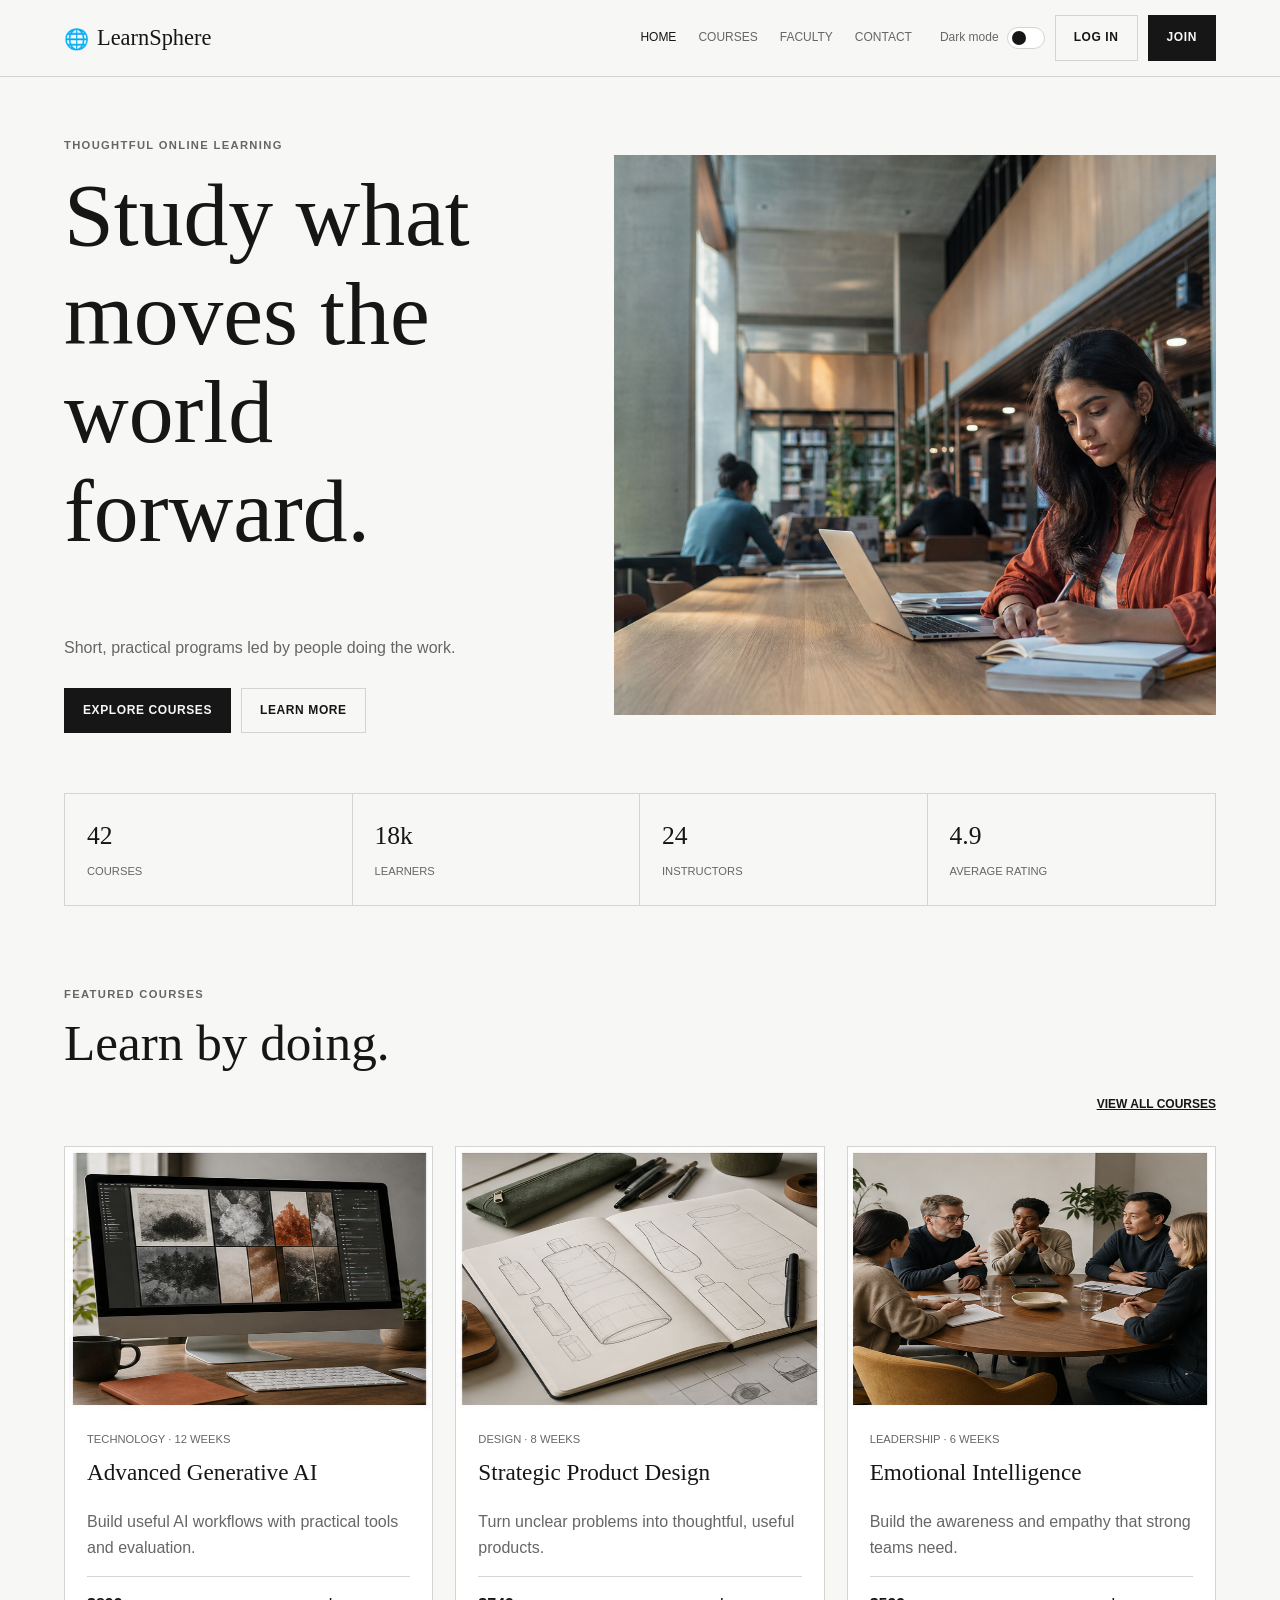
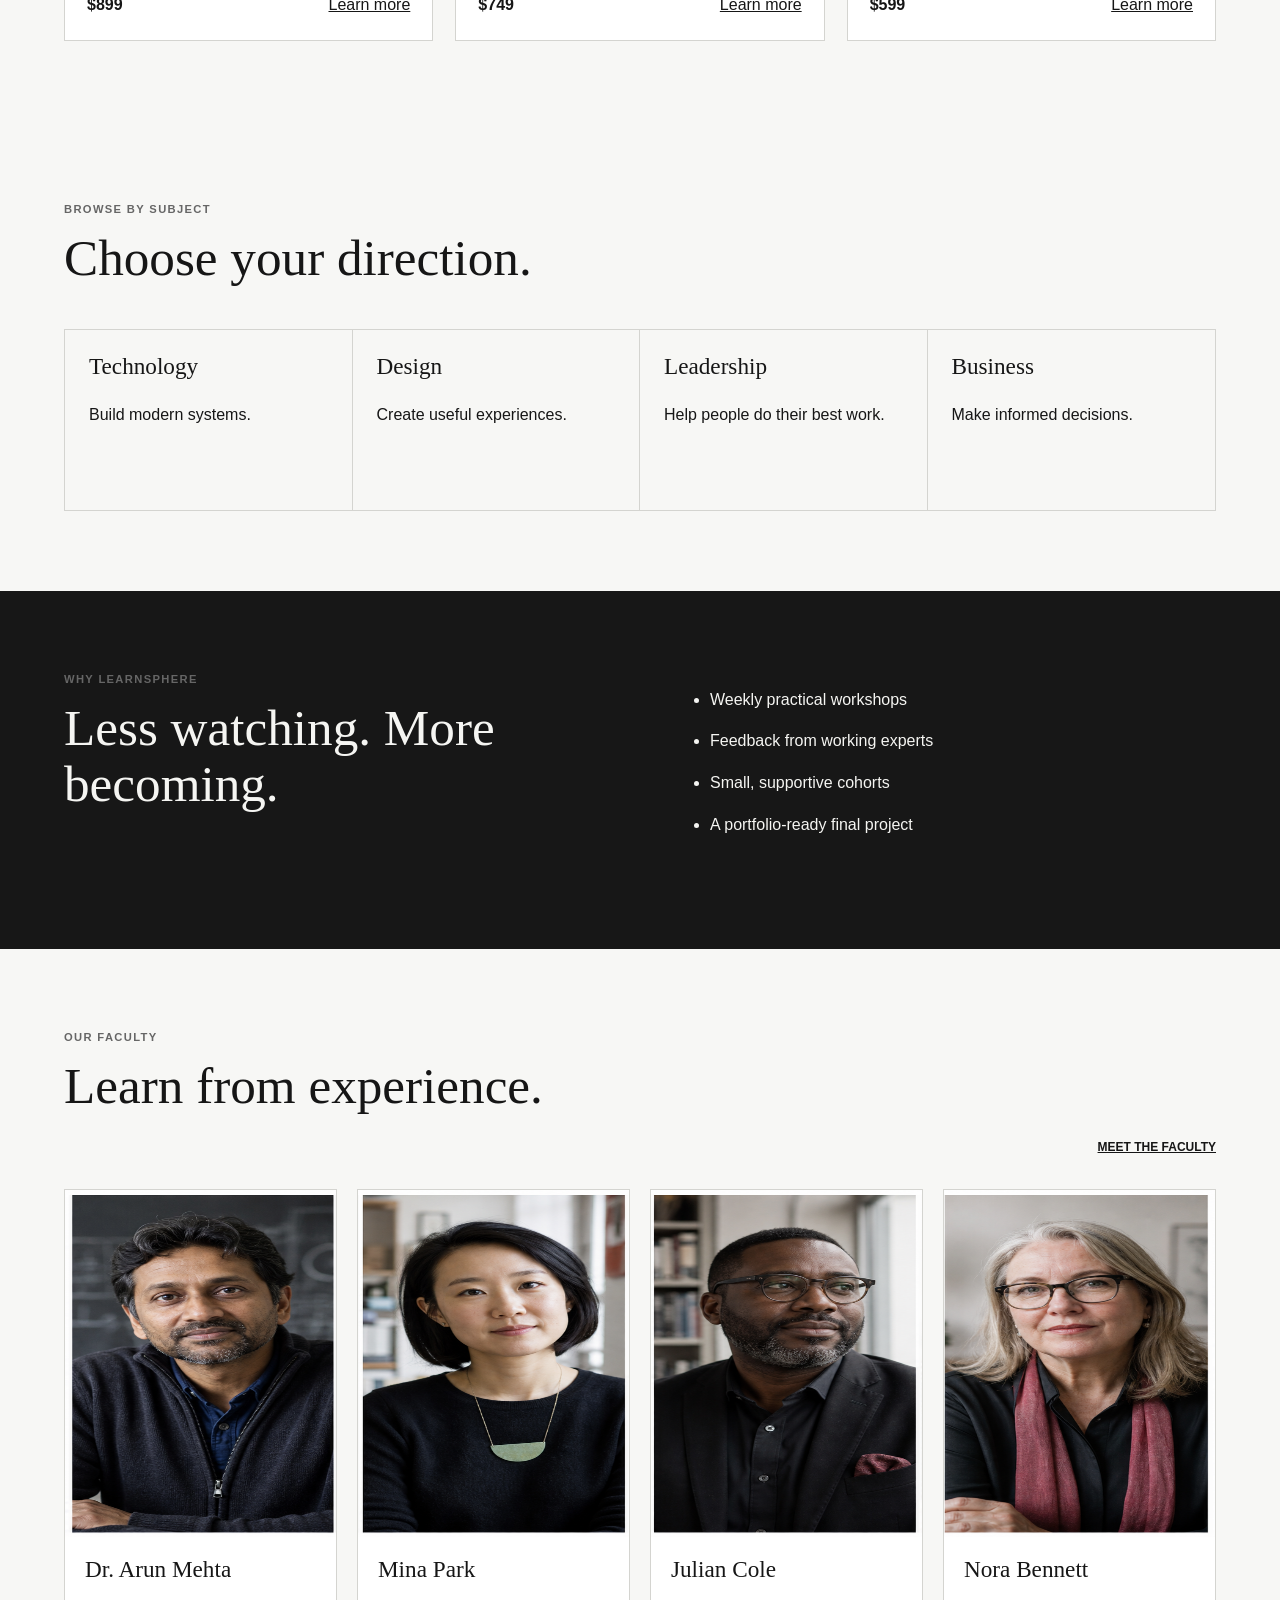
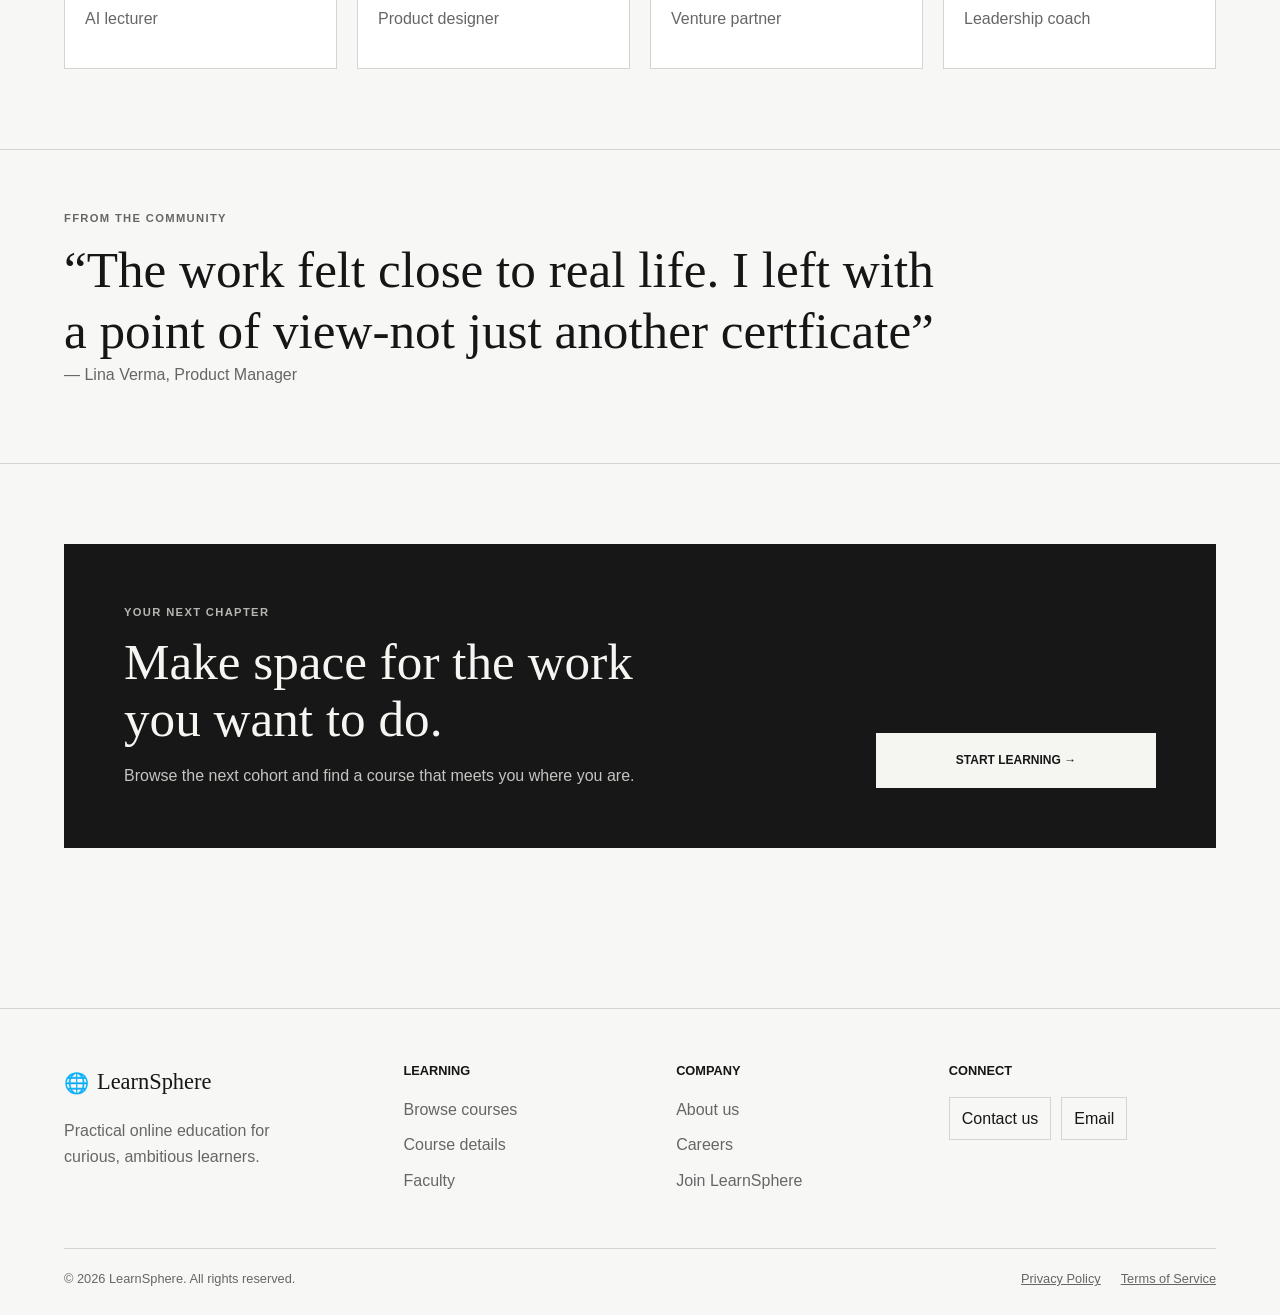
==== LearnSphere/Htmls/index.html @ 8e84b00a "Add HTML and CSS files" ====
<!DOCTYPE html>
<html lang="en">
<head>
  <meta charset="UTF-8">
  <meta name="viewport" content="width=device-width, initial-scale=1.0">
  <meta name="description" content="LearnSphere online learning platform">
  <title>LearnSphere</title>
  <link rel="stylesheet" href="../Csss/index.css">
</head>
<body>
  <input class="theme-toggle" type="checkbox" id="theme-toggle">

  <div class="page-loader" role="status" aria-label="Loading LearnSphere">
    <div class="page-loader-spinner"></div>
    <p>Loading LearnSphere...</p>
  </div>

  <div class="site">
    <header class="site-header">
      <div class="container nav-row">
        <a class="brand" href="index.html">LearnSphere</a>
        <nav class="main-nav">
          <a class="active" href="index.html">Home</a>
          <a href="courses.html">Courses</a>
          <a href="instructors.html">Faculty</a>
          <a href="contact.html">Contact</a>
        </nav>
        <div class="header-actions">
          <label class="theme-switch" for="theme-toggle">Dark mode</label>
          <a class="button secondary" href="login.html">Log in</a>
          <a class="button" href="signup.html">Join</a>
        </div>
      </div>
    </header>

    <main>
      <section class="hero">
        <div class="container hero-grid">
          <div class="hero-copy">
            <p class="eyebrow">Thoughtful online learning</p>
            <h1>Study what moves the world forward.</h1>
            <p>Short, practical programs led by people doing the work.</p>
            <div class="hero-buttons">
              <a class="button" href="courses.html">Explore courses</a>
              <a class="button secondary" href="#benefits">Learn more</a>
            </div>
          </div>
          <img class="hero-image" src="images/hero.png"
               alt="Student studying in a university library">
        </div>
      </section>

      <section class="container stats" aria-label="LearnSphere statistics">
        <div class="stat"><strong>42</strong><span>Courses</span></div>
        <div class="stat"><strong>18k</strong><span>Learners</span></div>
        <div class="stat"><strong>24</strong><span>Instructors</span></div>
        <div class="stat"><strong>4.9</strong><span>Average rating</span></div>
      </section>

      <section class="section">
        <div class="container">
          <div class="section-heading">
            <div><p class="eyebrow">Featured courses</p><h2>Learn by doing.</h2></div>
            <a class="text-link" href="courses.html">View all courses</a>
          </div>
          <div class="course-grid">
            <article class="course-card">
              <div class="course-image image-ai" role="img" aria-label="AI workstation"></div>
              <div class="course-content">
                <p class="course-meta">Technology · 12 weeks</p>
                <h3>Advanced Generative AI</h3>
                <p>Build useful AI workflows with practical tools and evaluation.</p>
                <div class="course-bottom"><strong>$899</strong><a href="course-details.html">Learn more</a></div>
              </div>
            </article>
            <article class="course-card">
              <div class="course-image image-design" role="img" aria-label="Design sketchbook"></div>
              <div class="course-content">
                <p class="course-meta">Design · 8 weeks</p>
                <h3>Strategic Product Design</h3>
                <p>Turn unclear problems into thoughtful, useful products.</p>
                <div class="course-bottom"><strong>$749</strong><a href="course-details.html">Learn more</a></div>
              </div>
            </article>
            <article class="course-card">
              <div class="course-image image-leadership" role="img" aria-label="Leadership discussion"></div>
              <div class="course-content">
                <p class="course-meta">Leadership · 6 weeks</p>
                <h3>Emotional Intelligence</h3>
                <p>Build the awareness and empathy that strong teams need.</p>
                <div class="course-bottom"><strong>$599</strong><a href="course-details.html">Learn more</a></div>
              </div>
            </article>
          </div>
        </div>
      </section>

      <section class="section">
        <div class="container">
          <p class="eyebrow">Browse by subject</p>
          <h2>Choose your direction.</h2>
          <div class="category-grid">
            <article class="category"><h3>Technology</h3><p>Build modern systems.</p></article>
            <article class="category"><h3>Design</h3><p>Create useful experiences.</p></article>
            <article class="category"><h3>Leadership</h3><p>Help people do their best work.</p></article>
            <article class="category"><h3>Business</h3><p>Make informed decisions.</p></article>
          </div>
        </div>
      </section>

      <section id="benefits" class="section benefits">
        <div class="container benefit-grid">
          <div><p class="eyebrow">Why LearnSphere</p><h2>Less watching. More becoming.</h2></div>
          <ul class="benefit-list">
            <li>Weekly practical workshops</li>
            <li>Feedback from working experts</li>
            <li>Small, supportive cohorts</li>
            <li>A portfolio-ready final project</li>
          </ul>
        </div>
      </section>

      <section class="section">
        <div class="container">
          <div class="section-heading">
            <div><p class="eyebrow">Our faculty</p><h2>Learn from experience.</h2></div>
            <a class="text-link" href="instructors.html">Meet the faculty</a>
          </div>
          <div class="instructor-grid">
            <article class="instructor-card"><div class="portrait portrait-1" role="img" aria-label="Dr. Arun Mehta"></div><div class="instructor-info"><h3>Dr. Arun Mehta</h3><p>AI lecturer</p></div></article>
            <article class="instructor-card"><div class="portrait portrait-2" role="img" aria-label="Mina Park"></div><div class="instructor-info"><h3>Mina Park</h3><p>Product designer</p></div></article>
            <article class="instructor-card"><div class="portrait portrait-3" role="img" aria-label="Julian Cole"></div><div class="instructor-info"><h3>Julian Cole</h3><p>Venture partner</p></div></article>
            <article class="instructor-card"><div class="portrait portrait-4" role="img" aria-label="Nora Bennett"></div><div class="instructor-info"><h3>Nora Bennett</h3><p>Leadership coach</p></div></article>
          </div>
        </div>
      </section>

      <section class="testimonial">
        <div class="container">
          <p class="eyebrow">FFROM THE COMMUNITY</p>
          <blockquote>“The work felt close to real life. I left with a point of view-not just another certficate”</blockquote>
          <p class="muted">— Lina Verma, Product Manager</p>
        </div>
      </section>

      <section class="section">
        <div class="container cta home-cta">
          <div>
            <p class="cta-label">Your next chapter</p>
            <h2>Make space for the work<br>you want to do.</h2>
            <p>Browse the next cohort and find a course that meets you where you are.</p>
          </div>
          <a class="cta-button" href="signup.html">Start learning →</a>
        </div>
      </section>
    </main>

    <footer class="site-footer">
      <div class="container">
        <div class="footer-grid">
          <div class="footer-about">
            <a class="brand" href="index.html">LearnSphere</a>
            <p>Practical online education for curious, ambitious learners.</p>
          </div>

          <div class="footer-column">
            <h3>Learning</h3>
            <a href="courses.html">Browse courses</a>
            <a href="course-details.html">Course details</a>
            <a href="instructors.html">Faculty</a>
          </div>

          <div class="footer-column">
            <h3>Company</h3>
            <a href="about.html">About us</a>
            <a href="contact.html">Careers</a>
            <a href="signup.html">Join LearnSphere</a>
          </div>

          <div class="footer-column">
            <h3>Connect</h3>
            <div class="connect-links">
              <a href="contact.html">Contact us</a>
              <a href="mailto:hello@learnsphere.edu">Email</a>
            </div>
          </div>
        </div>

        <div class="footer-bottom">
          <span>© 2026 LearnSphere. All rights reserved.</span>
          <div class="legal-links">
            <a href="contact.html">Privacy Policy</a>
            <a href="contact.html">Terms of Service</a>
          </div>
        </div>
      </div>
    </footer>
  </div>

</body>
</html>
---- LearnSphere/Csss/index.css ----
/* Basic setup */
* { box-sizing: border-box; }

body {
  margin: 0;
  font-family: Arial, sans-serif;
  line-height: 1.6;
  background: #f2f2f0;
}

a { color: inherit; }
img { display: block; width: 100%; }

.theme-toggle { position: absolute; opacity: 0; }

.page-loader {
  position: fixed;
  inset: 0;
  z-index: 2000;
  display: grid;
  place-content: center;
  gap: 14px;
  padding: 24px;
  color: #171717;
  background: #ffffff;
  animation: page-loader-hide .35s ease 1s forwards;
}

.page-loader-spinner {
  width: 64px;
  height: 64px;
  margin: auto;
  border: 6px solid #e1e1e1;
  border-top-color: #2388ff;
  border-radius: 50%;
  animation: page-loader-spin .9s linear infinite;
}

.page-loader p {
  margin: 0;
  font-family: Georgia, serif;
  font-size: 1rem;
  text-align: center;
}

@keyframes page-loader-spin {
  to { transform: rotate(360deg); }
}

@keyframes page-loader-hide {
  to {
    opacity: 0;
    visibility: hidden;
    pointer-events: none;
  }
}

.site {
  --background: #f7f7f5;
  --card: #ffffff;
  --text: #161616;
  --muted: #666666;
  --border: #d4d4d0;
  min-height: 100vh;
  color: var(--text);
  background: var(--background);
}

/* CSS-only dark mode */
.theme-toggle:checked + .site {
  --background: #121212;
  --card: #1d1d1d;
  --text: #f4f4f0;
  --muted: #b7b7b2;
  --border: #3b3b38;
}

.container { width: 90%; max-width: 1180px; margin: auto; }

h1, h2, h3 {
  margin-top: 0;
  font-family: Georgia, serif;
  font-weight: normal;
  line-height: 1.1;
}

h1 { font-size: clamp(3rem, 7vw, 6rem); }
h2 { font-size: clamp(2rem, 4vw, 3.5rem); }
h3 { font-size: 1.45rem; }
p { margin-top: 0; }

.eyebrow {
  color: var(--muted);
  font-size: .7rem;
  font-weight: bold;
  letter-spacing: .12em;
  text-transform: uppercase;
}

.muted { color: var(--muted); }

/* Header */
.site-header {
  position: sticky;
  top: 0;
  z-index: 1000;
  background: var(--background);
  border-bottom: 1px solid var(--border);
}

.nav-row {
  min-height: 76px;
  display: flex;
  align-items: center;
  gap: 28px;
}

.brand {
  font-family: Georgia, serif;
  font-size: 1.4rem;
  text-decoration: none;
}

.brand::before {
  content: "🌐";
  margin-right: 8px;
  font-size: .9em;
  vertical-align: -.05em;
}

.main-nav {
  display: flex;
  gap: 22px;
  margin-left: auto;
}

.main-nav a {
  color: var(--muted);
  font-size: .75rem;
  text-decoration: none;
  text-transform: uppercase;
}

.main-nav a:hover, .main-nav .active { color: var(--text); }

.header-actions { display: flex; align-items: center; gap: 10px; }

.theme-switch {
  position: relative;
  padding-right: 46px;
  cursor: pointer;
  color: var(--muted);
  font-size: .75rem;
}

.theme-switch::before {
  content: "";
  position: absolute;
  top: 50%;
  right: 0;
  width: 36px;
  height: 20px;
  background: var(--card);
  border: 1px solid var(--border);
  border-radius: 20px;
  transform: translateY(-50%);
}

.theme-switch::after {
  content: "";
  position: absolute;
  top: 50%;
  right: 19px;
  width: 14px;
  height: 14px;
  background: var(--text);
  border-radius: 50%;
  transform: translateY(-50%);
  transition: right .2s;
}

.theme-toggle:checked + .site .theme-switch::after {
  right: 3px;
}

/* Reusable elements */
.button {
  display: inline-block;
  padding: 12px 18px;
  border: 1px solid var(--text);
  color: var(--background);
  background: var(--text);
  font-size: .75rem;
  font-weight: bold;
  letter-spacing: .05em;
  text-decoration: none;
  text-transform: uppercase;
}

.button.secondary {
  color: var(--text);
  background: transparent;
  border-color: var(--border);
}

.button:hover { opacity: .8; }
.text-link { font-size: .75rem; font-weight: bold; text-transform: uppercase; }
.section { padding: 80px 0; }

.section-heading {
  margin-bottom: 32px;
  display: flex;
  justify-content: space-between;
  align-items: end;
  gap: 30px;
}

.section-heading p { max-width: 440px; color: var(--muted); }

/* Home page */
.hero { padding: 60px 0; }

.hero-grid {
  display: grid;
  grid-template-columns: 1fr 1.2fr;
  gap: 48px;
  align-items: center;
}

.hero-copy p:not(.eyebrow) {
  max-width: 500px;
  margin-bottom: 28px;
  color: var(--muted);
}

.hero-buttons { display: flex; gap: 10px; flex-wrap: wrap; }
.hero-image { height: 560px; object-fit: cover; }

.stats {
  display: grid;
  grid-template-columns: repeat(4, 1fr);
  border: 1px solid var(--border);
}

.stat { padding: 22px; border-right: 1px solid var(--border); }
.stat:last-child { border-right: 0; }
.stat strong { display: block; font-family: Georgia, serif; font-size: 1.6rem; font-weight: normal; }
.stat span { color: var(--muted); font-size: .7rem; text-transform: uppercase; }

.category-grid {
  display: grid;
  grid-template-columns: repeat(4, 1fr);
  border: 1px solid var(--border);
}

.category { min-height: 180px; padding: 24px; border-right: 1px solid var(--border); }
.category:last-child { border-right: 0; }

.benefits { color: #f5f5f2; background: #171717; }
.benefit-grid { display: grid; grid-template-columns: 1fr 1fr; gap: 60px; }
.benefit-list li { margin-bottom: 16px; }

.testimonial { padding: 60px 0; border-block: 1px solid var(--border); }
.testimonial blockquote {
  max-width: 900px;
  margin: 0;
  font-family: Georgia, serif;
  font-size: clamp(2rem, 4vw, 3.5rem);
  line-height: 1.2;
}

.cta { padding: 45px; color: #f5f5f2; background: #171717; }

.home-cta {
  display: grid;
  grid-template-columns: 1fr 280px;
  align-items: end;
  gap: 50px;
  padding: 60px;
}

.home-cta h2 {
  margin-bottom: 16px;
}

.home-cta p {
  margin-bottom: 0;
  color: #c4c4c0;
}

.home-cta .cta-label {
  margin-bottom: 12px;
  color: #b6b6b2;
  font-size: .7rem;
  font-weight: bold;
  letter-spacing: .12em;
  text-transform: uppercase;
}

.cta-button {
  padding: 18px 24px;
  color: #171717;
  background: #f5f5f2;
  font-size: .75rem;
  font-weight: bold;
  text-align: center;
  text-decoration: none;
  text-transform: uppercase;
}

.cta-button:hover {
  background: #ddddda;
}

/* Course cards */
.course-grid { display: grid; grid-template-columns: repeat(3, 1fr); gap: 22px; }
.course-card { background: var(--card); border: 1px solid var(--border); }

.course-image {
  aspect-ratio: 1.4;
  background-image: url("../Htmls/images/courses-atlas.png");
  background-size: 300% 200%;
}

.image-ai { background-position: 0 0; }
.image-design { background-position: 50% 0; }
.image-leadership { background-position: 100% 0; }
.image-business { background-position: 0 100%; }
.image-story { background-position: 50% 100%; }
.image-data { background-position: 100% 100%; }

.course-content { padding: 22px; }
.course-meta { color: var(--muted); font-size: .7rem; text-transform: uppercase; }
.course-content p { color: var(--muted); }
.course-bottom { padding-top: 15px; border-top: 1px solid var(--border); display: flex; justify-content: space-between; }

/* Standard page heading */
.page-heading { padding: 65px 0; border-bottom: 1px solid var(--border); }
.page-heading-grid { display: grid; grid-template-columns: 1.2fr .8fr; gap: 40px; align-items: end; }
.page-heading p { color: var(--muted); }

.filters { padding: 22px 0; display: flex; align-items: center; gap: 18px; flex-wrap: wrap; }
.filters a { color: var(--muted); font-size: .7rem; text-decoration: none; text-transform: uppercase; }
.search { margin-left: auto; padding: 10px; color: var(--text); background: var(--card); border: 1px solid var(--border); }

/* Instructor cards */
.instructor-grid { display: grid; grid-template-columns: repeat(4, 1fr); gap: 20px; }
.instructor-card { background: var(--card); border: 1px solid var(--border); }
.portrait { aspect-ratio: .78; background-image: url("../Htmls/images/instructors-atlas.png"); background-size: 400% 100%; }
.portrait-1 { background-position: 0; }
.portrait-2 { background-position: 33.33%; }
.portrait-3 { background-position: 66.66%; }
.portrait-4 { background-position: 100%; }
.instructor-info { padding: 20px; }
.instructor-info p { color: var(--muted); }

/* Course details */
.detail-grid, .two-columns, .contact-grid { display: grid; grid-template-columns: 1fr 1fr; gap: 50px; }
.detail-image { min-height: 520px; background: url("../Htmls/images/courses-atlas.png") 0 0 / 300% 200%; }
.detail-info { align-self: center; }
.facts { margin: 24px 0; padding: 18px 0; border-block: 1px solid var(--border); }
.price { font-family: Georgia, serif; font-size: 2.2rem; }
.simple-list { padding-left: 20px; }
.simple-list li { margin-bottom: 14px; }
.lesson { padding: 15px 0; border-bottom: 1px solid var(--border); display: flex; justify-content: space-between; }

/* Forms */
.contact-details div { margin-bottom: 22px; padding-top: 12px; border-top: 1px solid var(--border); }
.form-card { padding: 35px; background: var(--card); border: 1px solid var(--border); }
.form-row { display: grid; grid-template-columns: 1fr 1fr; gap: 18px; }
.field { margin-bottom: 18px; }
.field label { display: block; margin-bottom: 5px; font-size: .7rem; font-weight: bold; text-transform: uppercase; }
.field input, .field select, .field textarea { width: 100%; padding: 11px; color: var(--text); background: transparent; border: 1px solid var(--border); }
.field textarea { min-height: 110px; }

.auth-layout { min-height: calc(100vh - 76px); display: grid; grid-template-columns: 1fr 1fr; }
.auth-image { background: url("../Htmls/images/hero.png") center / cover; }
.auth-panel { display: grid; place-items: center; padding: 40px; }
.auth-form { width: 100%; max-width: 430px; }
.auth-form .button { width: 100%; text-align: center; }
.form-note { margin: 18px 0; color: var(--muted); font-size: .85rem; }

/* Footer */
.site-footer {
  margin-top: 80px;
  padding: 55px 0 25px;
  border-top: 1px solid var(--border);
}

.footer-grid {
  display: grid;
  grid-template-columns: 1.3fr 1fr 1fr 1.2fr;
  gap: 50px;
}

.footer-about p {
  max-width: 240px;
  margin-top: 18px;
  color: var(--muted);
}

.footer-column h3 {
  margin-bottom: 18px;
  font-family: Arial, sans-serif;
  font-size: .8rem;
  font-weight: bold;
  text-transform: uppercase;
}

.footer-column a {
  display: block;
  width: fit-content;
  margin-bottom: 10px;
  color: var(--muted);
  text-decoration: none;
}

.footer-column a:hover { color: var(--text); }

.connect-links {
  display: flex;
  gap: 10px;
  margin-bottom: 20px;
}

.connect-links a {
  padding: 8px 12px;
  color: var(--text);
  border: 1px solid var(--border);
}

.footer-bottom {
  margin-top: 45px;
  padding-top: 20px;
  border-top: 1px solid var(--border);
  display: flex;
  justify-content: space-between;
  gap: 20px;
  color: var(--muted);
  font-size: .8rem;
}

.legal-links { display: flex; gap: 20px; }
.legal-links a { color: var(--muted); }

/* Responsive layout */
@media (max-width: 900px) {
  .nav-row { flex-wrap: wrap; padding: 15px 0; }
  .main-nav { order: 3; width: 100%; margin: 0; }
  .header-actions { margin-left: auto; }
  .footer-grid { grid-template-columns: 1fr 1fr; }
  .hero-grid, .page-heading-grid, .detail-grid, .two-columns, .contact-grid { grid-template-columns: 1fr; }
  .home-cta { grid-template-columns: 1fr; }
  .course-grid, .instructor-grid { grid-template-columns: repeat(2, 1fr); }
  .category-grid, .stats { grid-template-columns: repeat(2, 1fr); }
}

@media (max-width: 600px) {
  .main-nav { gap: 12px; overflow-x: auto; }
  .header-actions .button { display: none; }
  .hero-image { height: 380px; }
  .course-grid, .instructor-grid, .category-grid, .stats, .benefit-grid, .form-row, .auth-layout { grid-template-columns: 1fr; }
  .category, .stat { border-right: 0; border-bottom: 1px solid var(--border); }
  .search { width: 100%; margin-left: 0; }
  .detail-image { min-height: 340px; }
  .auth-image { display: none; }
  .section-heading { display: block; }
  .footer-grid { grid-template-columns: 1fr; }
  .footer-bottom { display: block; }
  .legal-links { margin-top: 10px; }
  .home-cta { padding: 32px 24px; }
}
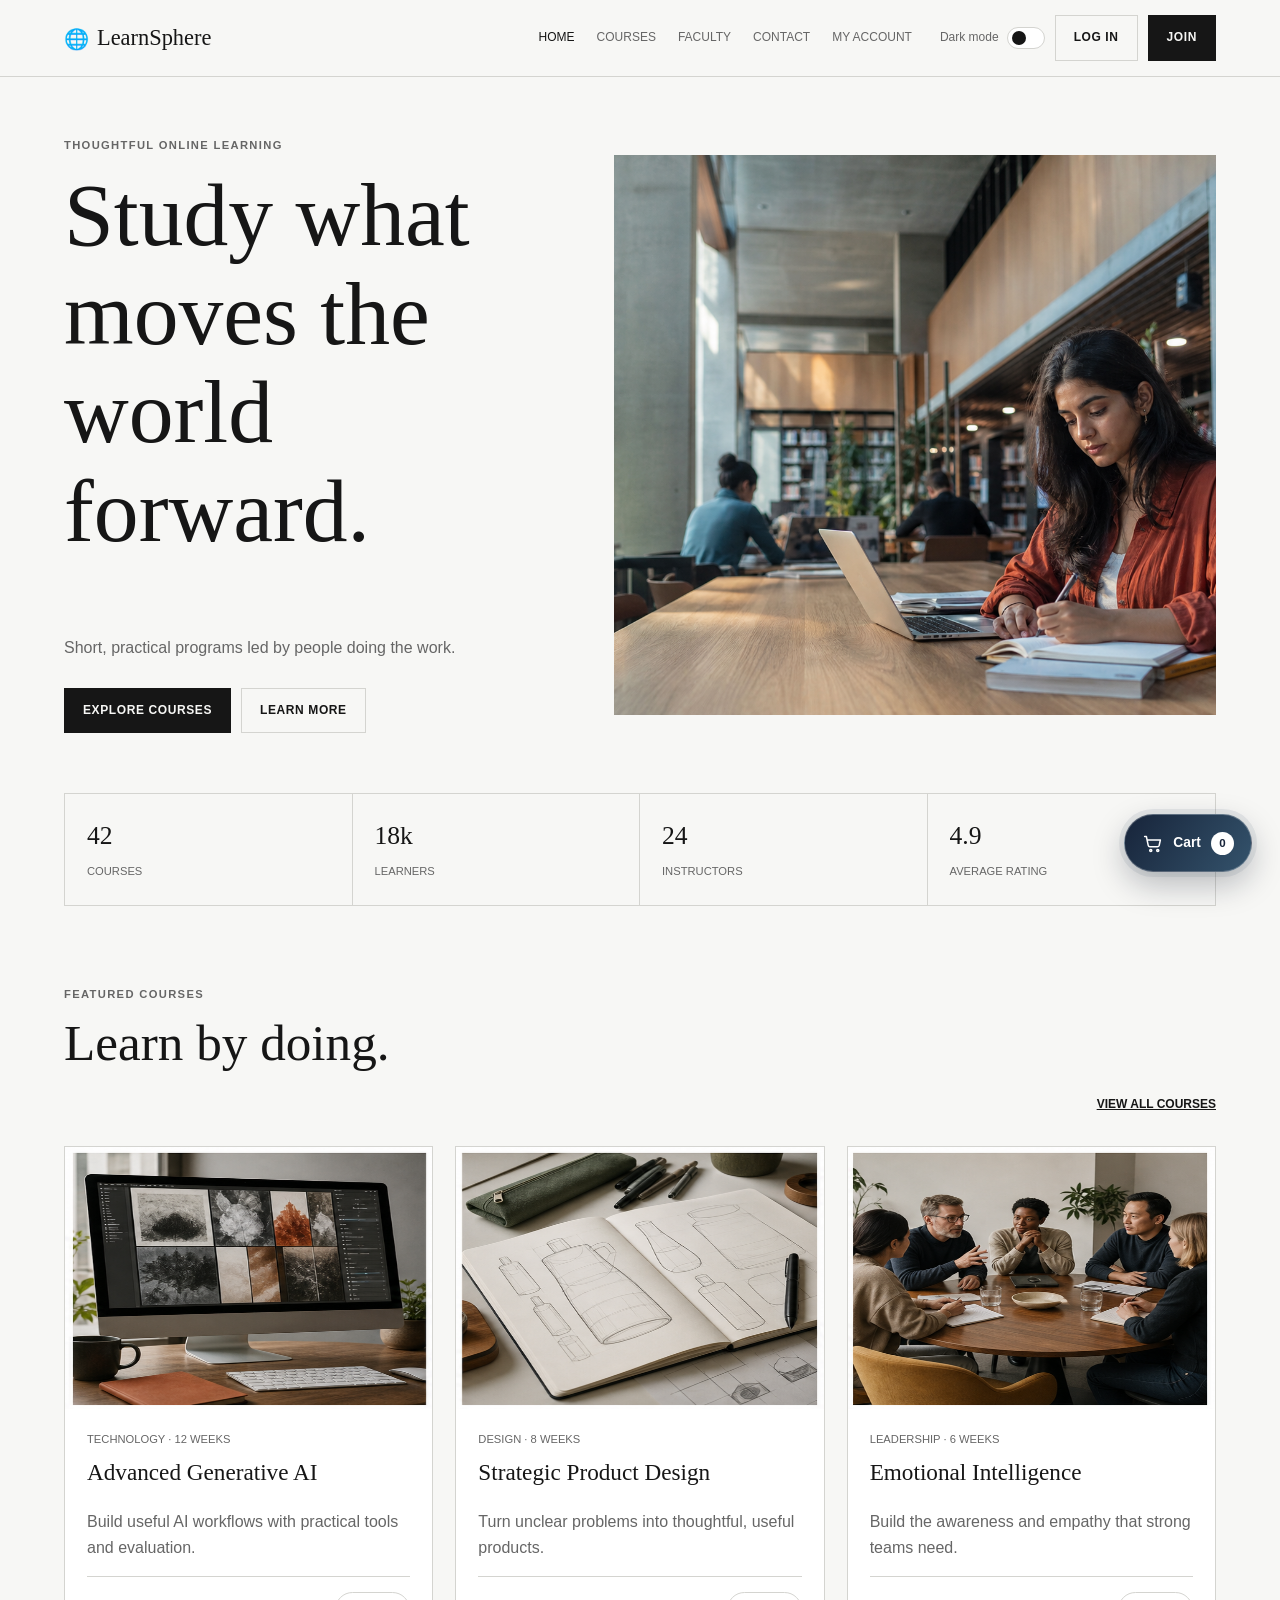
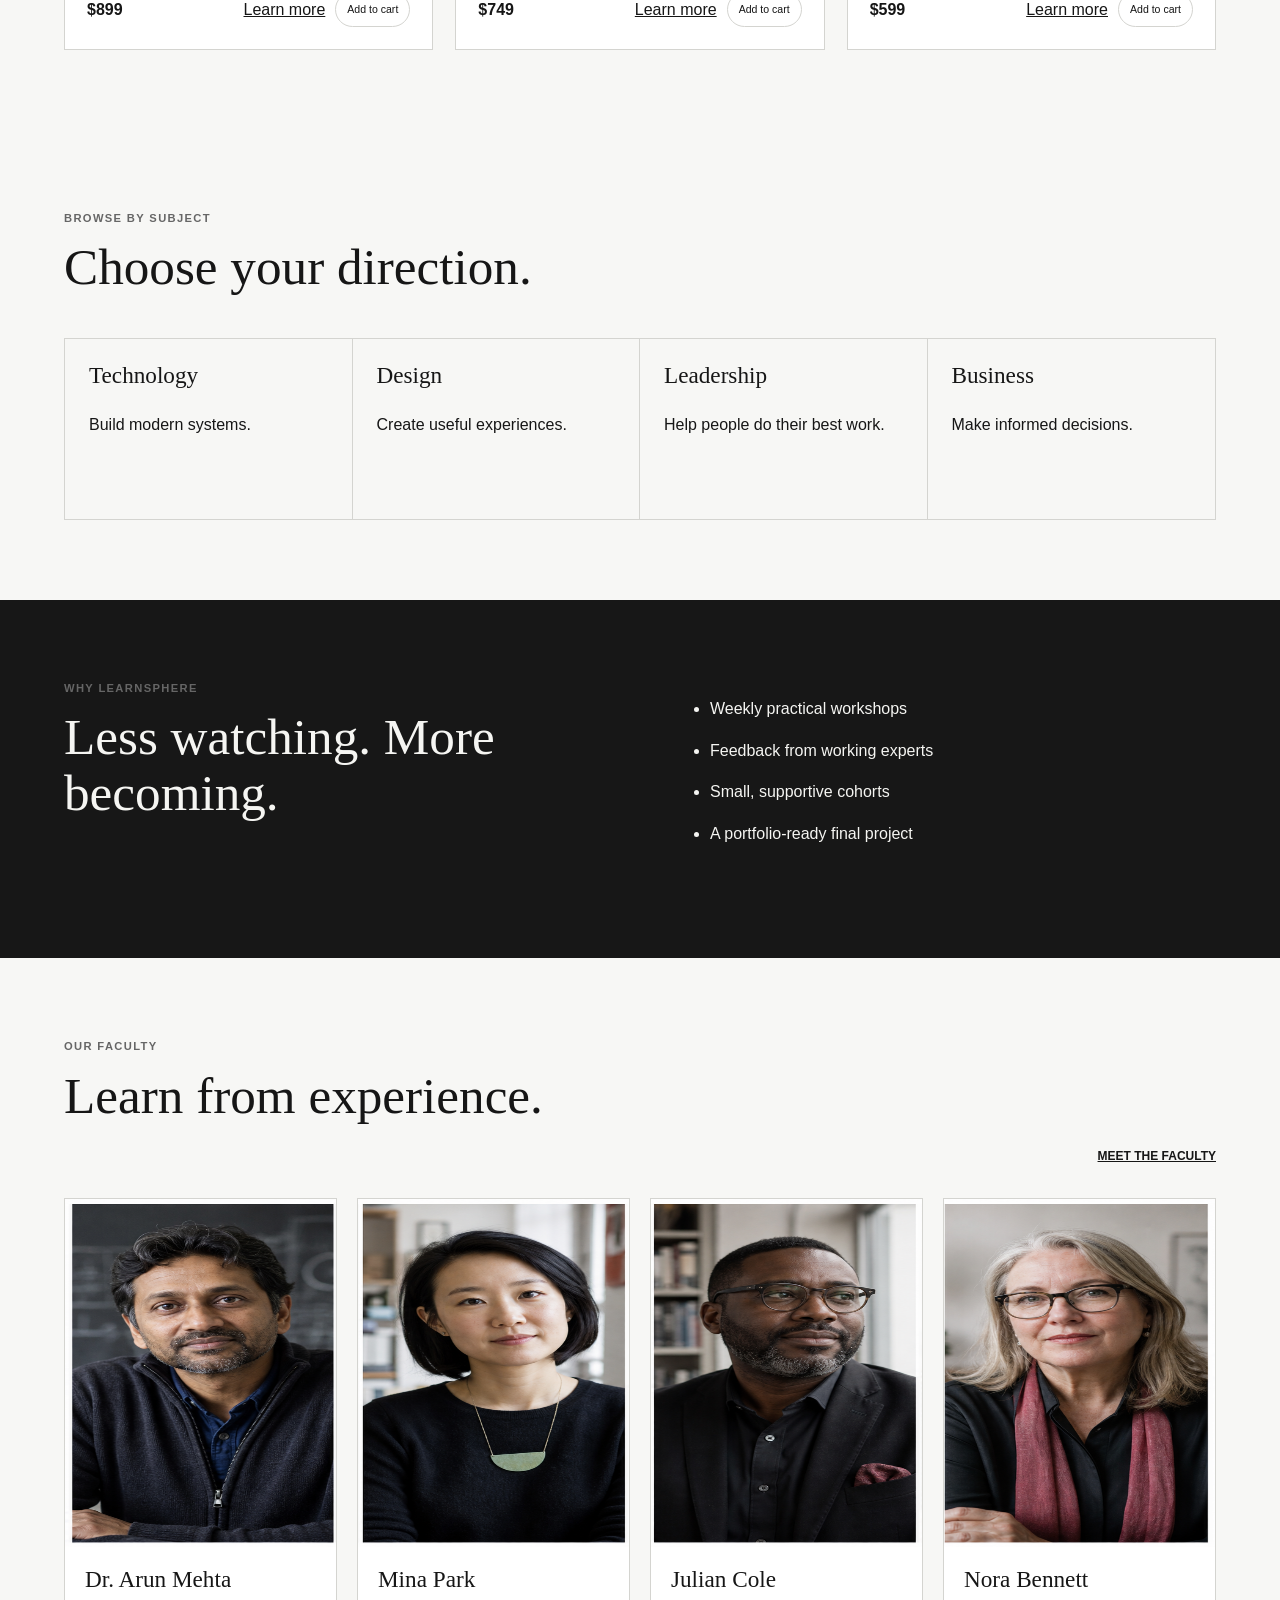
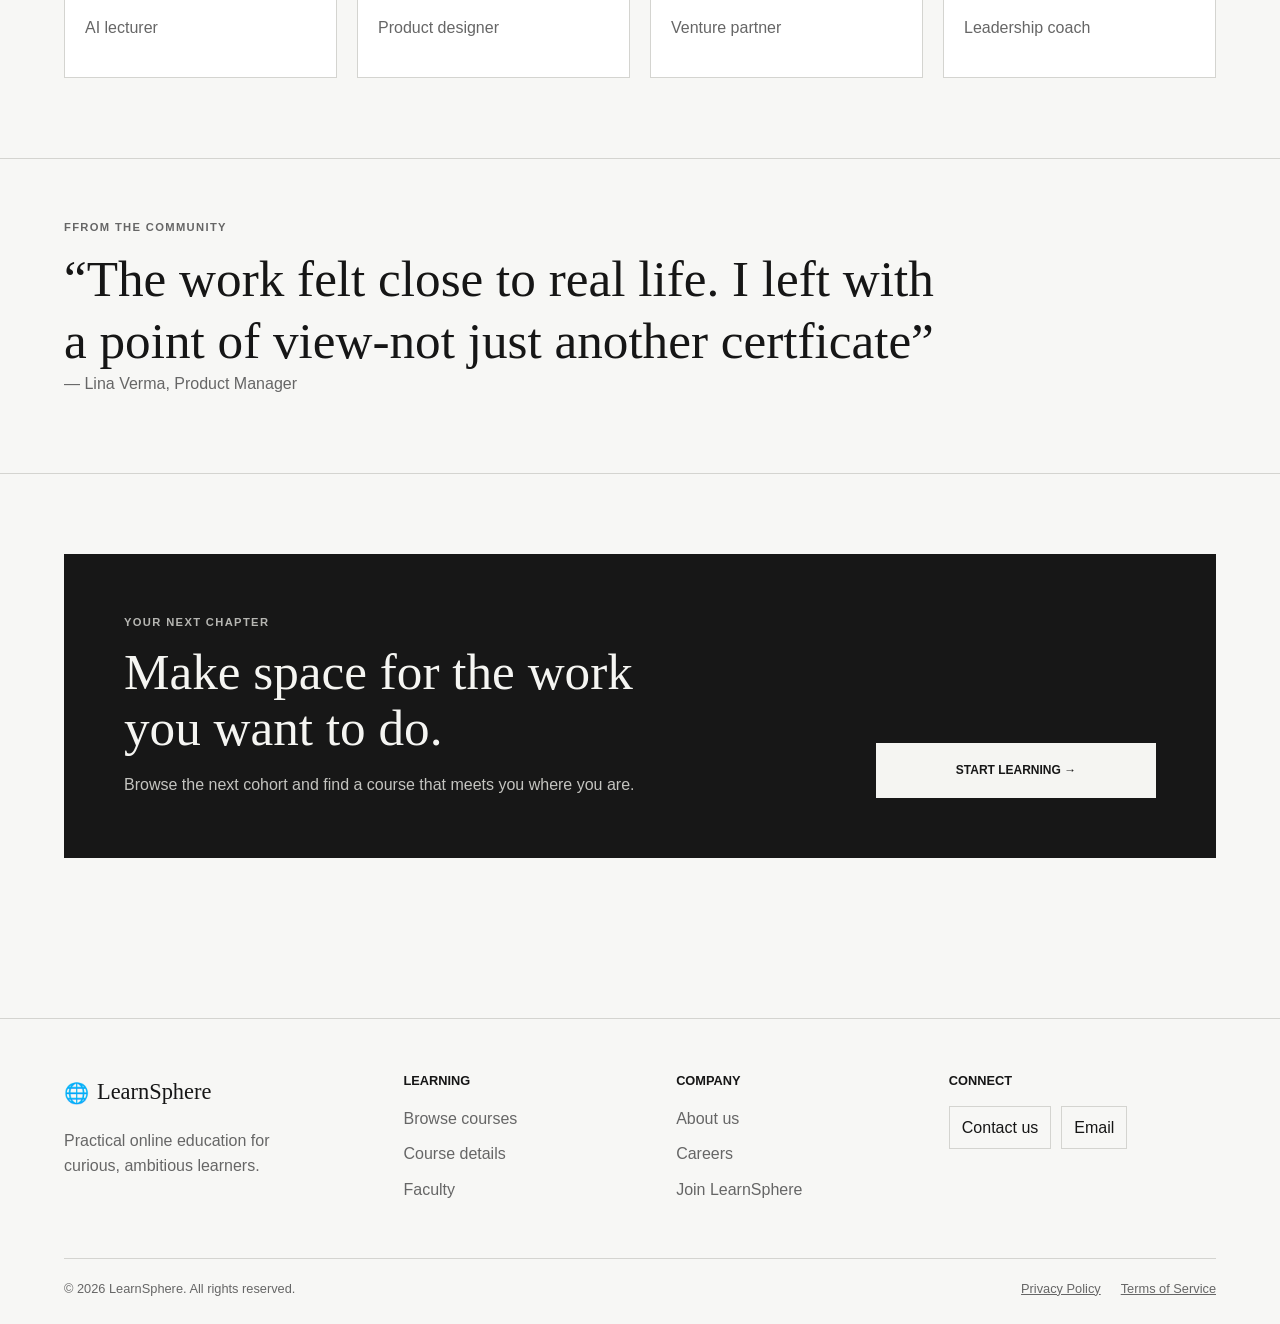
==== commit cf35cc84: "Updated Learn Sphere" ====
--- a/LearnSphere/Htmls/index.html
+++ b/LearnSphere/Htmls/index.html
@@ -6,6 +6,7 @@
   <meta name="description" content="LearnSphere online learning platform">
   <title>LearnSphere</title>
   <link rel="stylesheet" href="../Csss/index.css">
+  <link rel="stylesheet" href="../Csss/profile-menu.css">
 </head>
 <body>
   <input class="theme-toggle" type="checkbox" id="theme-toggle">
@@ -29,6 +30,20 @@
           <label class="theme-switch" for="theme-toggle">Dark mode</label>
           <a class="button secondary" href="login.html">Log in</a>
           <a class="button" href="signup.html">Join</a>
+          <details class="profile-menu">
+            <summary aria-label="Open profile menu">
+              <span class="profile-avatar" aria-hidden="true"></span>
+              <span class="profile-name">Profile</span>
+              <span class="profile-chevron" aria-hidden="true"></span>
+            </summary>
+            <div class="profile-dropdown">
+              <p class="profile-dropdown-heading">LEARNER ACCOUNT</p>
+              <a class="profile-dropdown-link" href="my-courses.html">
+                <span>My Courses</span>
+              </a>
+              <button class="profile-logout" type="button" data-logout>Log out</button>
+            </div>
+          </details>
         </div>
       </div>
     </header>
@@ -70,7 +85,7 @@
                 <p class="course-meta">Technology · 12 weeks</p>
                 <h3>Advanced Generative AI</h3>
                 <p>Build useful AI workflows with practical tools and evaluation.</p>
-                <div class="course-bottom"><strong>$899</strong><a href="course-details.html">Learn more</a></div>
+                <div class="course-bottom"><strong>$899</strong><div class="course-actions"><a href="course-details.html?id=ai">Learn more</a><button class="cart-add-button" type="button" data-cart-course="ai">Add to cart</button></div></div>
               </div>
             </article>
             <article class="course-card">
@@ -79,7 +94,7 @@
                 <p class="course-meta">Design · 8 weeks</p>
                 <h3>Strategic Product Design</h3>
                 <p>Turn unclear problems into thoughtful, useful products.</p>
-                <div class="course-bottom"><strong>$749</strong><a href="course-details.html">Learn more</a></div>
+                <div class="course-bottom"><strong>$749</strong><div class="course-actions"><a href="course-details.html?id=design">Learn more</a><button class="cart-add-button" type="button" data-cart-course="design">Add to cart</button></div></div>
               </div>
             </article>
             <article class="course-card">
@@ -88,7 +103,7 @@
                 <p class="course-meta">Leadership · 6 weeks</p>
                 <h3>Emotional Intelligence</h3>
                 <p>Build the awareness and empathy that strong teams need.</p>
-                <div class="course-bottom"><strong>$599</strong><a href="course-details.html">Learn more</a></div>
+                <div class="course-bottom"><strong>$599</strong><div class="course-actions"><a href="course-details.html?id=leadership">Learn more</a><button class="cart-add-button" type="button" data-cart-course="leadership">Add to cart</button></div></div>
               </div>
             </article>
           </div>
@@ -197,5 +212,9 @@
     </footer>
   </div>
 
+  <script src="../Jsss/profile-menu.js" defer></script>
+  <script src="../Jsss/cart.js" defer></script>
+  <script src="../Js/auth.js" defer></script>
+  <script src="../Js/navbar.js" defer></script>
 </body>
 </html>
--- a/LearnSphere/Csss/index.css
+++ b/LearnSphere/Csss/index.css
@@ -67,7 +67,7 @@
 }
 
 /* CSS-only dark mode */
-.theme-toggle:checked + .site {
+.theme-toggle:checked ~ .site {
   --background: #121212;
   --card: #1d1d1d;
   --text: #f4f4f0;
@@ -179,7 +179,7 @@
   transition: right .2s;
 }
 
-.theme-toggle:checked + .site .theme-switch::after {
+.theme-toggle:checked ~ .site .theme-switch::after {
   right: 3px;
 }
 
--- a/LearnSphere/Csss/profile-menu.css
+++ b/LearnSphere/Csss/profile-menu.css
@@ -0,0 +1,150 @@
+@import url("./site-theme.css");
+@import url("./cart.css");
+
+.profile-menu {
+  position: relative;
+  color: var(--text);
+  font-size: .78rem;
+}
+
+.profile-menu summary {
+  min-height: 38px;
+  display: flex;
+  align-items: center;
+  gap: 9px;
+  color: var(--muted);
+  cursor: pointer;
+  list-style: none;
+  transition: color .18s ease;
+}
+
+.profile-menu summary::-webkit-details-marker { display: none; }
+.profile-menu summary:hover, .profile-menu[open] summary { color: var(--text); }
+.profile-menu summary:focus-visible { outline: 2px solid var(--text); outline-offset: 4px; }
+.profile-menu[hidden],
+.main-nav .account-nav-link[hidden],
+.header-actions .auth-action[hidden] { display: none; }
+
+.profile-avatar {
+  position: relative;
+  width: 34px;
+  height: 34px;
+  flex: 0 0 34px;
+  display: block;
+  overflow: hidden;
+  background: var(--text);
+  border: 1px solid var(--text);
+  border-radius: 50%;
+}
+
+.profile-avatar::before {
+  position: absolute;
+  top: 7px;
+  left: 50%;
+  width: 8px;
+  height: 8px;
+  background: var(--background);
+  border-radius: 50%;
+  content: "";
+  transform: translateX(-50%);
+}
+
+.profile-avatar::after {
+  position: absolute;
+  bottom: 5px;
+  left: 50%;
+  width: 17px;
+  height: 9px;
+  background: var(--background);
+  border-radius: 10px 10px 6px 6px;
+  content: "";
+  transform: translateX(-50%);
+}
+
+.profile-avatar.profile-avatar-initial {
+  display: grid;
+  place-items: center;
+  color: var(--background);
+  font-size: .76rem;
+  font-weight: 700;
+}
+
+.profile-avatar.profile-avatar-initial::before,
+.profile-avatar.profile-avatar-initial::after { display: none; }
+
+.profile-chevron {
+  width: 7px;
+  height: 7px;
+  margin: -4px 0 0 1px;
+  border-right: 1px solid currentColor;
+  border-bottom: 1px solid currentColor;
+  transform: rotate(45deg);
+  transition: transform .18s ease;
+}
+
+.profile-menu[open] .profile-chevron { margin-top: 4px; transform: rotate(225deg); }
+.profile-menu.is-authenticated .profile-name,
+.profile-menu.is-authenticated .profile-chevron { display: block; }
+
+.profile-dropdown {
+  position: absolute;
+  top: calc(100% + 12px);
+  right: 0;
+  z-index: 1200;
+  width: 248px;
+  padding: 8px;
+  background: var(--card);
+  border: 1px solid var(--border);
+  box-shadow: 0 16px 40px rgba(0, 0, 0, .14);
+}
+
+.profile-dropdown-heading {
+  margin: 0;
+  padding: 12px 12px 10px;
+  color: var(--muted);
+  font-size: .62rem;
+  font-weight: bold;
+  letter-spacing: .12em;
+}
+
+.profile-dropdown-link, .profile-logout {
+  width: 100%;
+  display: flex;
+  align-items: center;
+  justify-content: space-between;
+  padding: 12px;
+  color: var(--text);
+  background: transparent;
+  border: 0;
+  font: inherit;
+  text-align: left;
+  text-decoration: none;
+  cursor: pointer;
+  transition: background .16s ease;
+}
+
+.profile-dropdown-link:hover, .profile-logout:hover { background: var(--background); }
+.profile-dropdown-link::after {
+  width: 7px;
+  height: 7px;
+  border-top: 1px solid var(--muted);
+  border-right: 1px solid var(--muted);
+  content: "";
+  transform: rotate(45deg);
+}
+
+.profile-logout {
+  justify-content: flex-start;
+  border-top: 1px solid var(--border);
+  color: #a23434;
+}
+
+.theme-toggle:checked ~ .site .profile-logout { color: #f09a9a; }
+
+.profile-dropdown-link:focus-visible, .profile-logout:focus-visible { outline: 2px solid var(--text); outline-offset: -2px; }
+
+@media (max-width: 600px) {
+  .profile-name, .profile-chevron { display: none; }
+  .profile-dropdown { top: calc(100% + 10px); }
+  .header-actions .auth-action { display: inline-block; padding: 8px 9px; font-size: .62rem; }
+}
